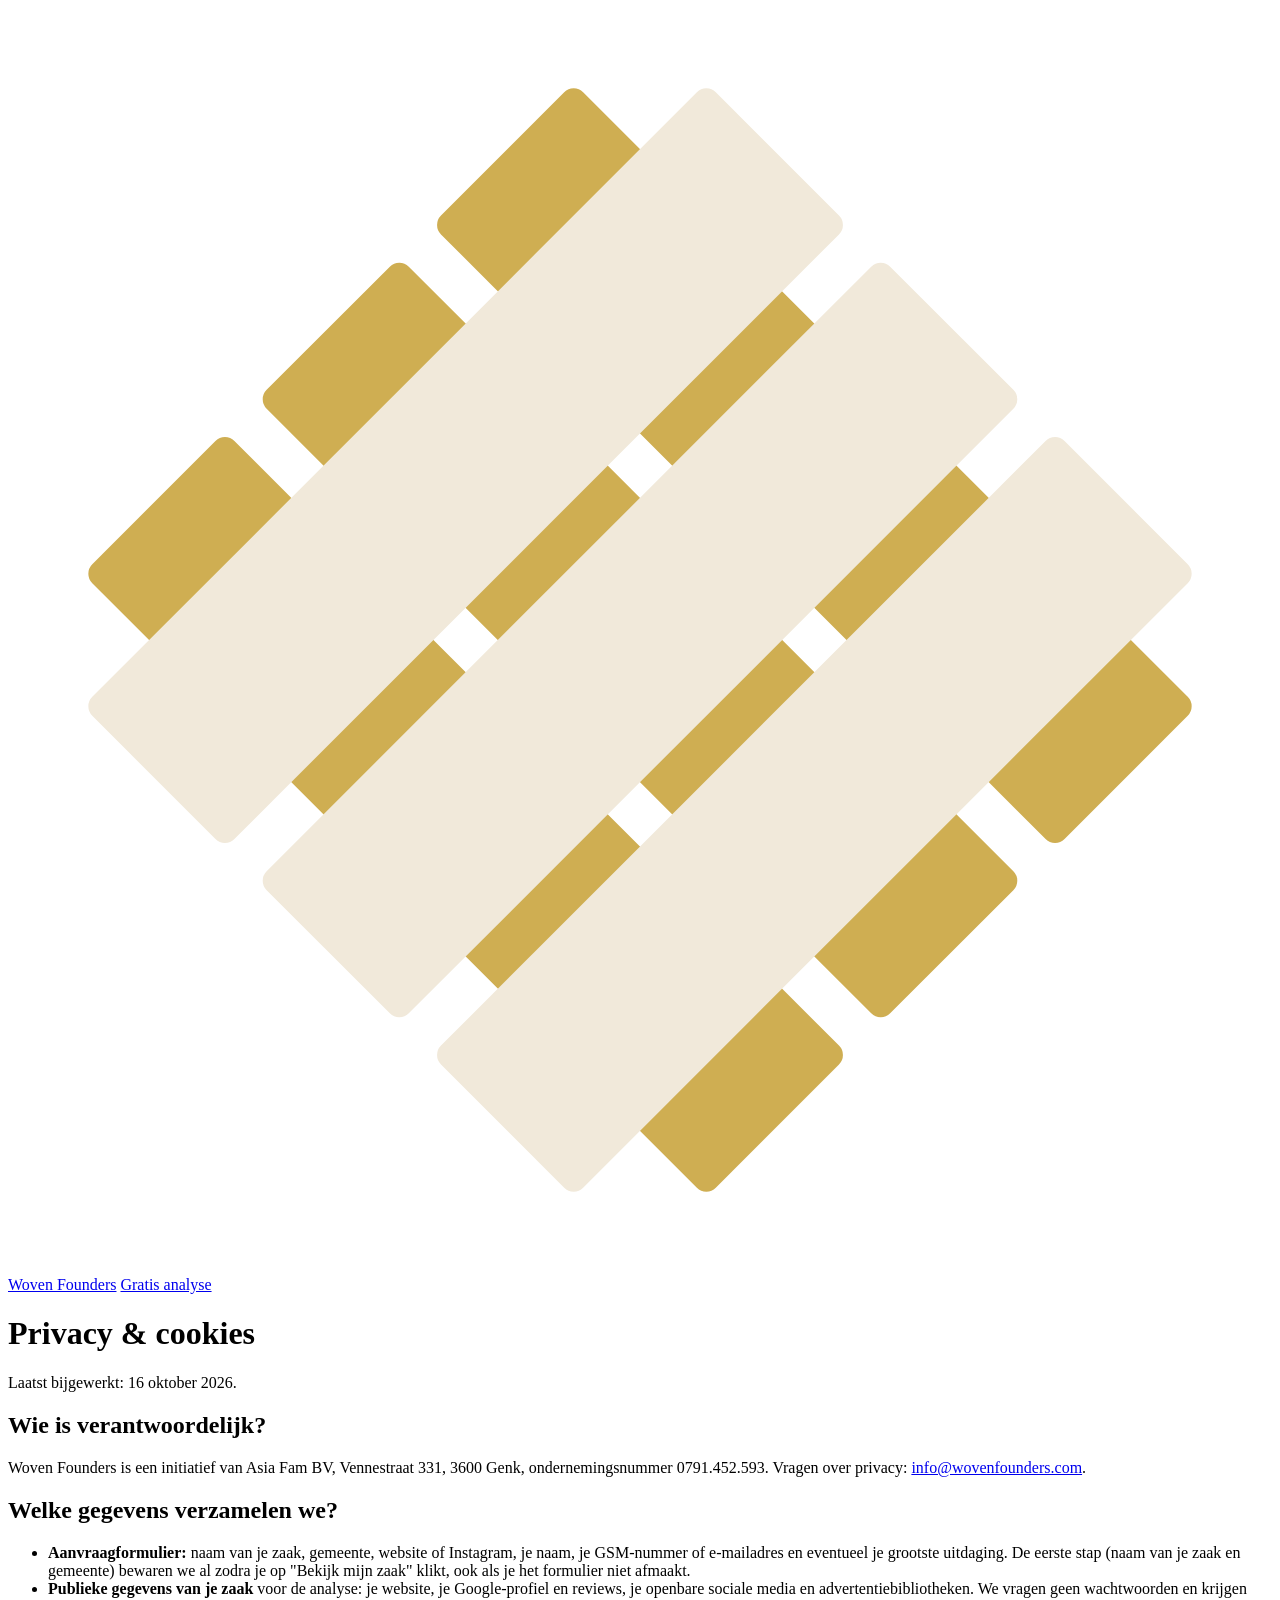
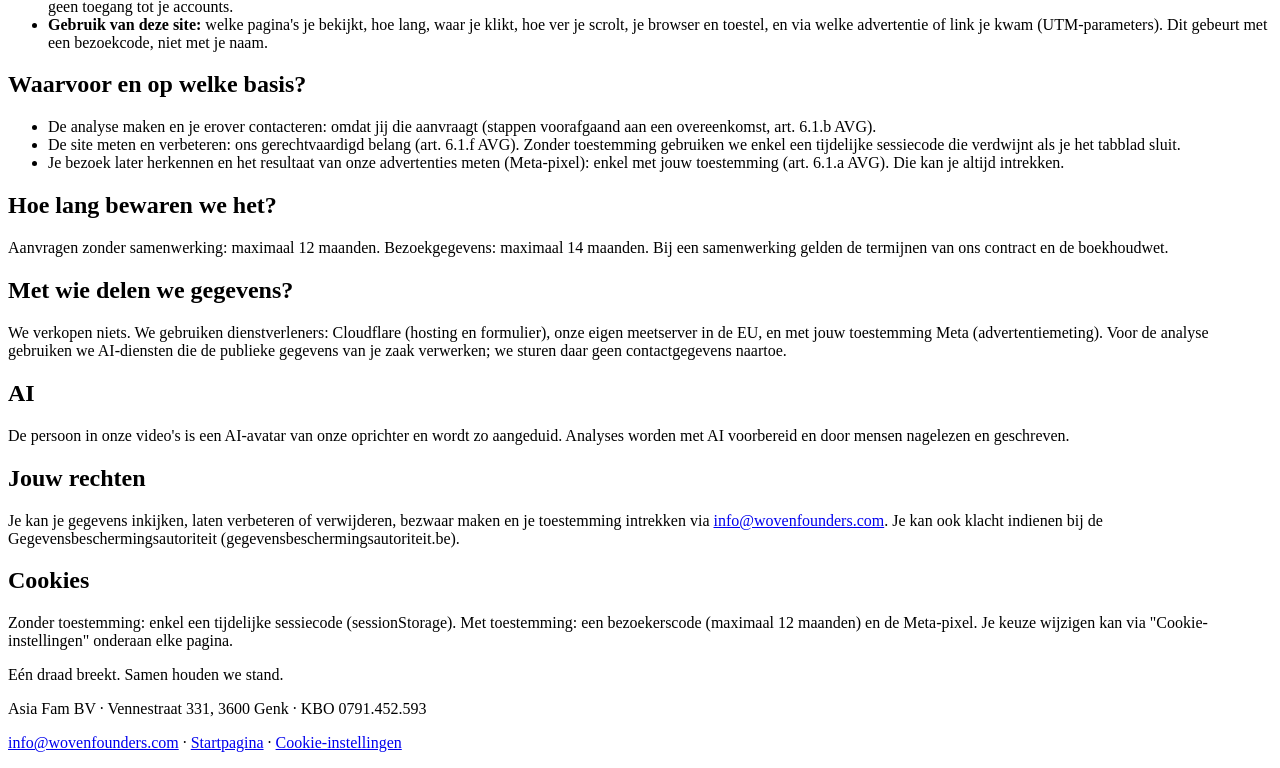
==== public/privacy.html @ 864872a0 "wovenfounders.com v2" ====
<!doctype html>
<html lang="nl-BE">
<head>
<meta charset="utf-8">
<meta name="viewport" content="width=device-width,initial-scale=1">
<title>Privacy &amp; cookies | Woven Founders</title>
<meta name="description" content="Hoe Woven Founders met jouw gegevens en cookies omgaat.">
<link rel="canonical" href="https://wovenfounders.com/privacy">
<meta name="theme-color" content="#101B2C">
<link rel="icon" href="/logo.svg" type="image/svg+xml">
<link rel="stylesheet" href="/a/site.css">
</head>
<body>
<header class="top"><div class="wrap">
  <a class="brand" href="/"><svg viewBox="125 125 830 830" aria-hidden="true"><use href="#mark"/></svg><span>Woven Founders</span></a>
  <a class="btn btn-sm" href="/#start">Gratis analyse</a>
</div></header>
<main class="wrap legal">
  <h1 class="display">Privacy &amp; cookies</h1>
  <p>Laatst bijgewerkt: 16 oktober 2026.</p>

  <h2>Wie is verantwoordelijk?</h2>
  <p>Woven Founders is een initiatief van Asia Fam BV, Vennestraat 331, 3600 Genk, ondernemingsnummer 0791.452.593. Vragen over privacy: <a href="mailto:info@wovenfounders.com">info@wovenfounders.com</a>.</p>

  <h2>Welke gegevens verzamelen we?</h2>
  <ul>
    <li><b>Aanvraagformulier:</b> naam van je zaak, gemeente, website of Instagram, je naam, je GSM-nummer of e-mailadres en eventueel je grootste uitdaging. De eerste stap (naam van je zaak en gemeente) bewaren we al zodra je op "Bekijk mijn zaak" klikt, ook als je het formulier niet afmaakt.</li>
    <li><b>Publieke gegevens van je zaak</b> voor de analyse: je website, je Google-profiel en reviews, je openbare sociale media en advertentiebibliotheken. We vragen geen wachtwoorden en krijgen geen toegang tot je accounts.</li>
    <li><b>Gebruik van deze site:</b> welke pagina's je bekijkt, hoe lang, waar je klikt, hoe ver je scrolt, je browser en toestel, en via welke advertentie of link je kwam (UTM-parameters). Dit gebeurt met een bezoekcode, niet met je naam.</li>
  </ul>

  <h2>Waarvoor en op welke basis?</h2>
  <ul>
    <li>De analyse maken en je erover contacteren: omdat jij die aanvraagt (stappen voorafgaand aan een overeenkomst, art. 6.1.b AVG).</li>
    <li>De site meten en verbeteren: ons gerechtvaardigd belang (art. 6.1.f AVG). Zonder toestemming gebruiken we enkel een tijdelijke sessiecode die verdwijnt als je het tabblad sluit.</li>
    <li>Je bezoek later herkennen en het resultaat van onze advertenties meten (Meta-pixel): enkel met jouw toestemming (art. 6.1.a AVG). Die kan je altijd intrekken.</li>
  </ul>

  <h2>Hoe lang bewaren we het?</h2>
  <p>Aanvragen zonder samenwerking: maximaal 12 maanden. Bezoekgegevens: maximaal 14 maanden. Bij een samenwerking gelden de termijnen van ons contract en de boekhoudwet.</p>

  <h2>Met wie delen we gegevens?</h2>
  <p>We verkopen niets. We gebruiken dienstverleners: Cloudflare (hosting en formulier), onze eigen meetserver in de EU, en met jouw toestemming Meta (advertentiemeting). Voor de analyse gebruiken we AI-diensten die de publieke gegevens van je zaak verwerken; we sturen daar geen contactgegevens naartoe.</p>

  <h2>AI</h2>
  <p>De persoon in onze video's is een AI-avatar van onze oprichter en wordt zo aangeduid. Analyses worden met AI voorbereid en door mensen nagelezen en geschreven.</p>

  <h2>Jouw rechten</h2>
  <p>Je kan je gegevens inkijken, laten verbeteren of verwijderen, bezwaar maken en je toestemming intrekken via <a href="mailto:info@wovenfounders.com">info@wovenfounders.com</a>. Je kan ook klacht indienen bij de Gegevensbeschermingsautoriteit (gegevensbeschermingsautoriteit.be).</p>

  <h2>Cookies</h2>
  <p>Zonder toestemming: enkel een tijdelijke sessiecode (sessionStorage). Met toestemming: een bezoekerscode (maximaal 12 maanden) en de Meta-pixel. Je keuze wijzigen kan via "Cookie-instellingen" onderaan elke pagina.</p>
</main>
<footer class="foot">
  <div class="wrap foot-grid">
    <div><p class="slogan display">Eén draad breekt. Samen houden we stand.</p></div>
    <div class="legal-id">
      <p>Asia Fam BV · Vennestraat 331, 3600 Genk · KBO 0791.452.593</p>
      <p><a href="mailto:info@wovenfounders.com">info@wovenfounders.com</a> · <a href="/">Startpagina</a> · <a href="#" id="cbopen">Cookie-instellingen</a></p>
    </div>
  </div>
</footer>
<div id="cb" role="dialog" aria-label="Cookies" hidden>
  <p><b>Cookies</b> — We meten hoe deze pagina gebruikt wordt met een tijdelijke bezoekcode, zonder je naam te kennen. Met jouw toestemming onthouden we je bezoek ook later en meten we onze advertenties.</p>
  <div class="b"><button id="cbn" type="button">Weigeren</button><button id="cby" class="y" type="button">Accepteren</button></div>
</div>
<svg width="0" height="0" style="position:absolute" aria-hidden="true"><defs><g id="mark"><g transform="rotate(45 540 540) translate(540 540) scale(0.88) translate(-540 -540)"><rect x="211" y="281" width="658" height="150" rx="10" fill="#CFAE52"/><rect x="211" y="465" width="658" height="150" rx="10" fill="#CFAE52"/><rect x="211" y="649" width="658" height="150" rx="10" fill="#CFAE52"/><rect x="281" y="211" width="150" height="658" rx="10" fill="#F1E9DA"/><rect x="465" y="211" width="150" height="658" rx="10" fill="#F1E9DA"/><rect x="649" y="211" width="150" height="658" rx="10" fill="#F1E9DA"/></g></g></defs></svg>
<script src="/a/wf.js" defer></script>
</body>
</html>
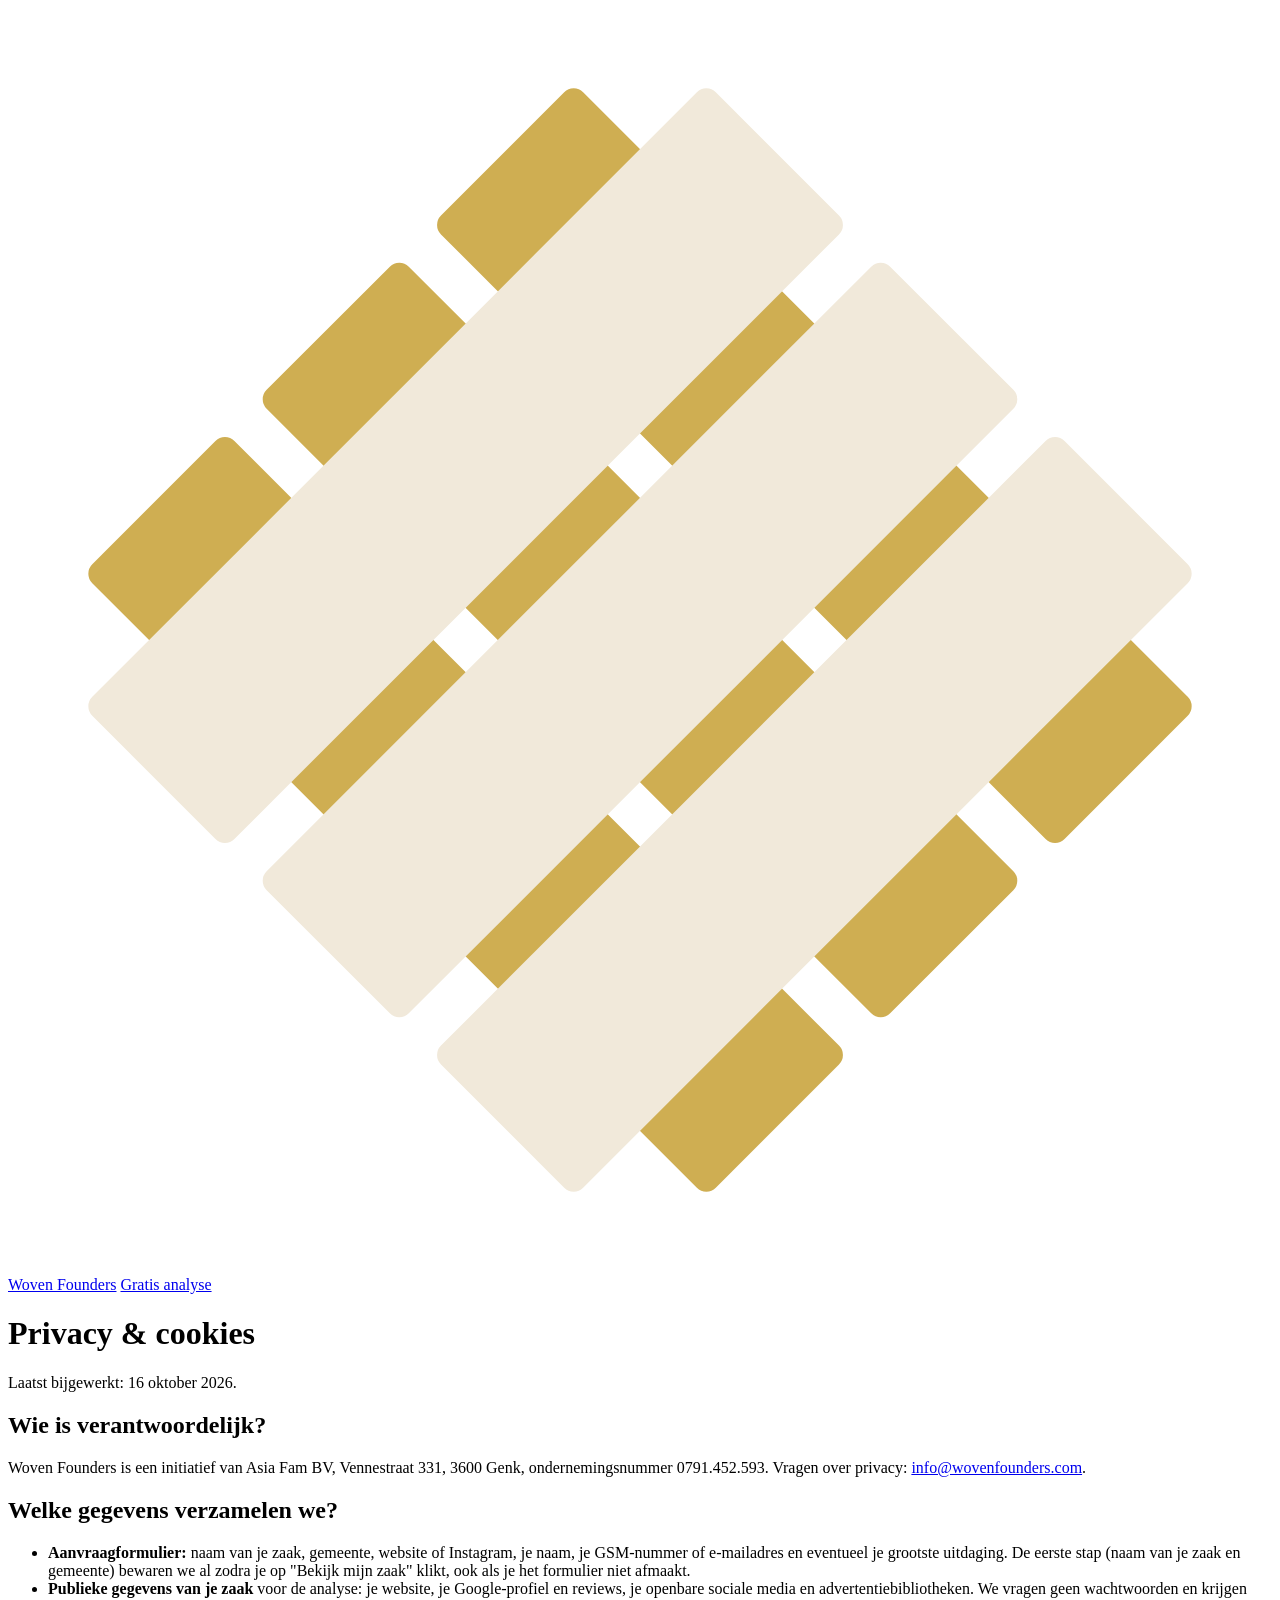
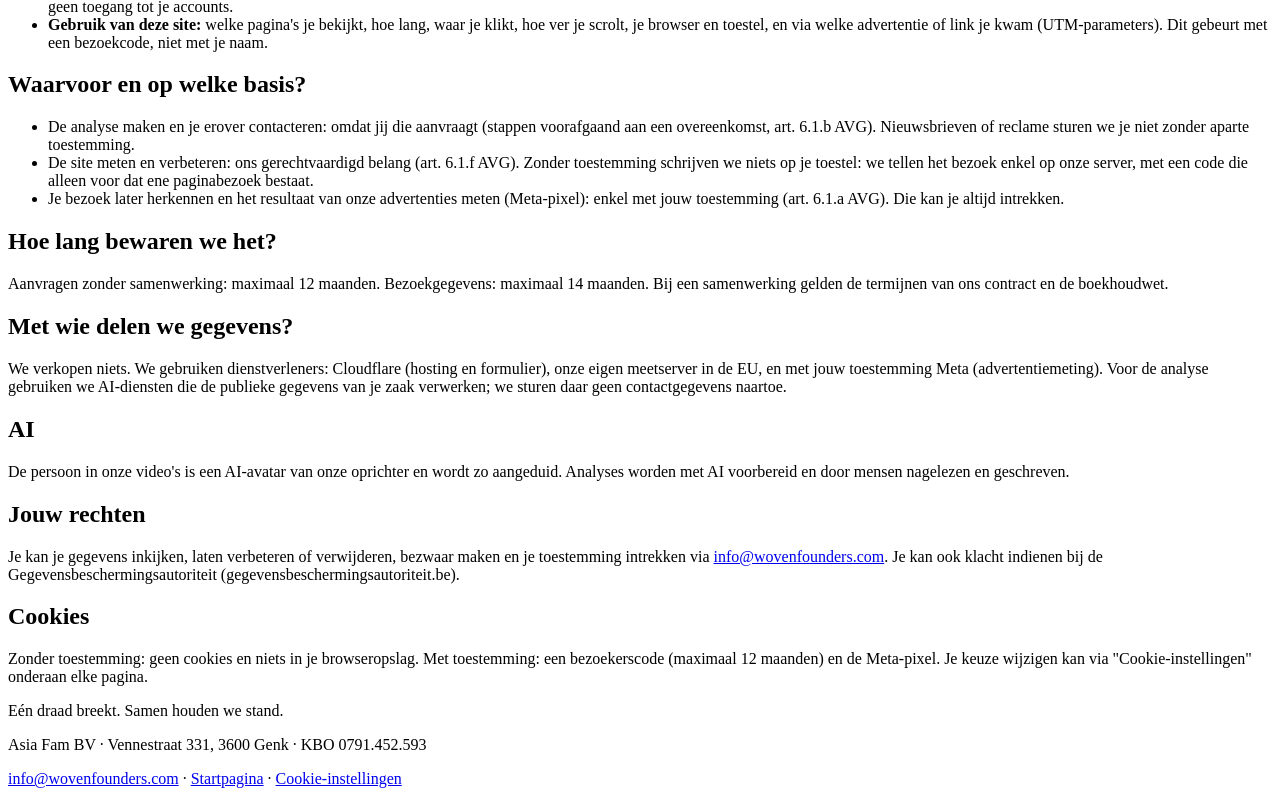
==== commit 0195bf81: "v2: kreatif+elestirmen review fixes (hero crop, AI<->echt, proof wording, no pre-consent storage)" ====
--- a/public/privacy.html
+++ b/public/privacy.html
@@ -31,8 +31,8 @@
 
   <h2>Waarvoor en op welke basis?</h2>
   <ul>
-    <li>De analyse maken en je erover contacteren: omdat jij die aanvraagt (stappen voorafgaand aan een overeenkomst, art. 6.1.b AVG).</li>
-    <li>De site meten en verbeteren: ons gerechtvaardigd belang (art. 6.1.f AVG). Zonder toestemming gebruiken we enkel een tijdelijke sessiecode die verdwijnt als je het tabblad sluit.</li>
+    <li>De analyse maken en je erover contacteren: omdat jij die aanvraagt (stappen voorafgaand aan een overeenkomst, art. 6.1.b AVG). Nieuwsbrieven of reclame sturen we je niet zonder aparte toestemming.</li>
+    <li>De site meten en verbeteren: ons gerechtvaardigd belang (art. 6.1.f AVG). Zonder toestemming schrijven we niets op je toestel: we tellen het bezoek enkel op onze server, met een code die alleen voor dat ene paginabezoek bestaat.</li>
     <li>Je bezoek later herkennen en het resultaat van onze advertenties meten (Meta-pixel): enkel met jouw toestemming (art. 6.1.a AVG). Die kan je altijd intrekken.</li>
   </ul>
 
@@ -49,7 +49,7 @@
   <p>Je kan je gegevens inkijken, laten verbeteren of verwijderen, bezwaar maken en je toestemming intrekken via <a href="mailto:info@wovenfounders.com">info@wovenfounders.com</a>. Je kan ook klacht indienen bij de Gegevensbeschermingsautoriteit (gegevensbeschermingsautoriteit.be).</p>
 
   <h2>Cookies</h2>
-  <p>Zonder toestemming: enkel een tijdelijke sessiecode (sessionStorage). Met toestemming: een bezoekerscode (maximaal 12 maanden) en de Meta-pixel. Je keuze wijzigen kan via "Cookie-instellingen" onderaan elke pagina.</p>
+  <p>Zonder toestemming: geen cookies en niets in je browseropslag. Met toestemming: een bezoekerscode (maximaal 12 maanden) en de Meta-pixel. Je keuze wijzigen kan via "Cookie-instellingen" onderaan elke pagina.</p>
 </main>
 <footer class="foot">
   <div class="wrap foot-grid">
@@ -61,7 +61,7 @@
   </div>
 </footer>
 <div id="cb" role="dialog" aria-label="Cookies" hidden>
-  <p><b>Cookies</b> — We meten hoe deze pagina gebruikt wordt met een tijdelijke bezoekcode, zonder je naam te kennen. Met jouw toestemming onthouden we je bezoek ook later en meten we onze advertenties.</p>
+  <p><b>Cookies?</b> Zonder jouw ja zetten we niets op je toestel. Met ja onthouden we je bezoek en meten we onze advertenties.</p>
   <div class="b"><button id="cbn" type="button">Weigeren</button><button id="cby" class="y" type="button">Accepteren</button></div>
 </div>
 <svg width="0" height="0" style="position:absolute" aria-hidden="true"><defs><g id="mark"><g transform="rotate(45 540 540) translate(540 540) scale(0.88) translate(-540 -540)"><rect x="211" y="281" width="658" height="150" rx="10" fill="#CFAE52"/><rect x="211" y="465" width="658" height="150" rx="10" fill="#CFAE52"/><rect x="211" y="649" width="658" height="150" rx="10" fill="#CFAE52"/><rect x="281" y="211" width="150" height="658" rx="10" fill="#F1E9DA"/><rect x="465" y="211" width="150" height="658" rx="10" fill="#F1E9DA"/><rect x="649" y="211" width="150" height="658" rx="10" fill="#F1E9DA"/></g></g></defs></svg>
